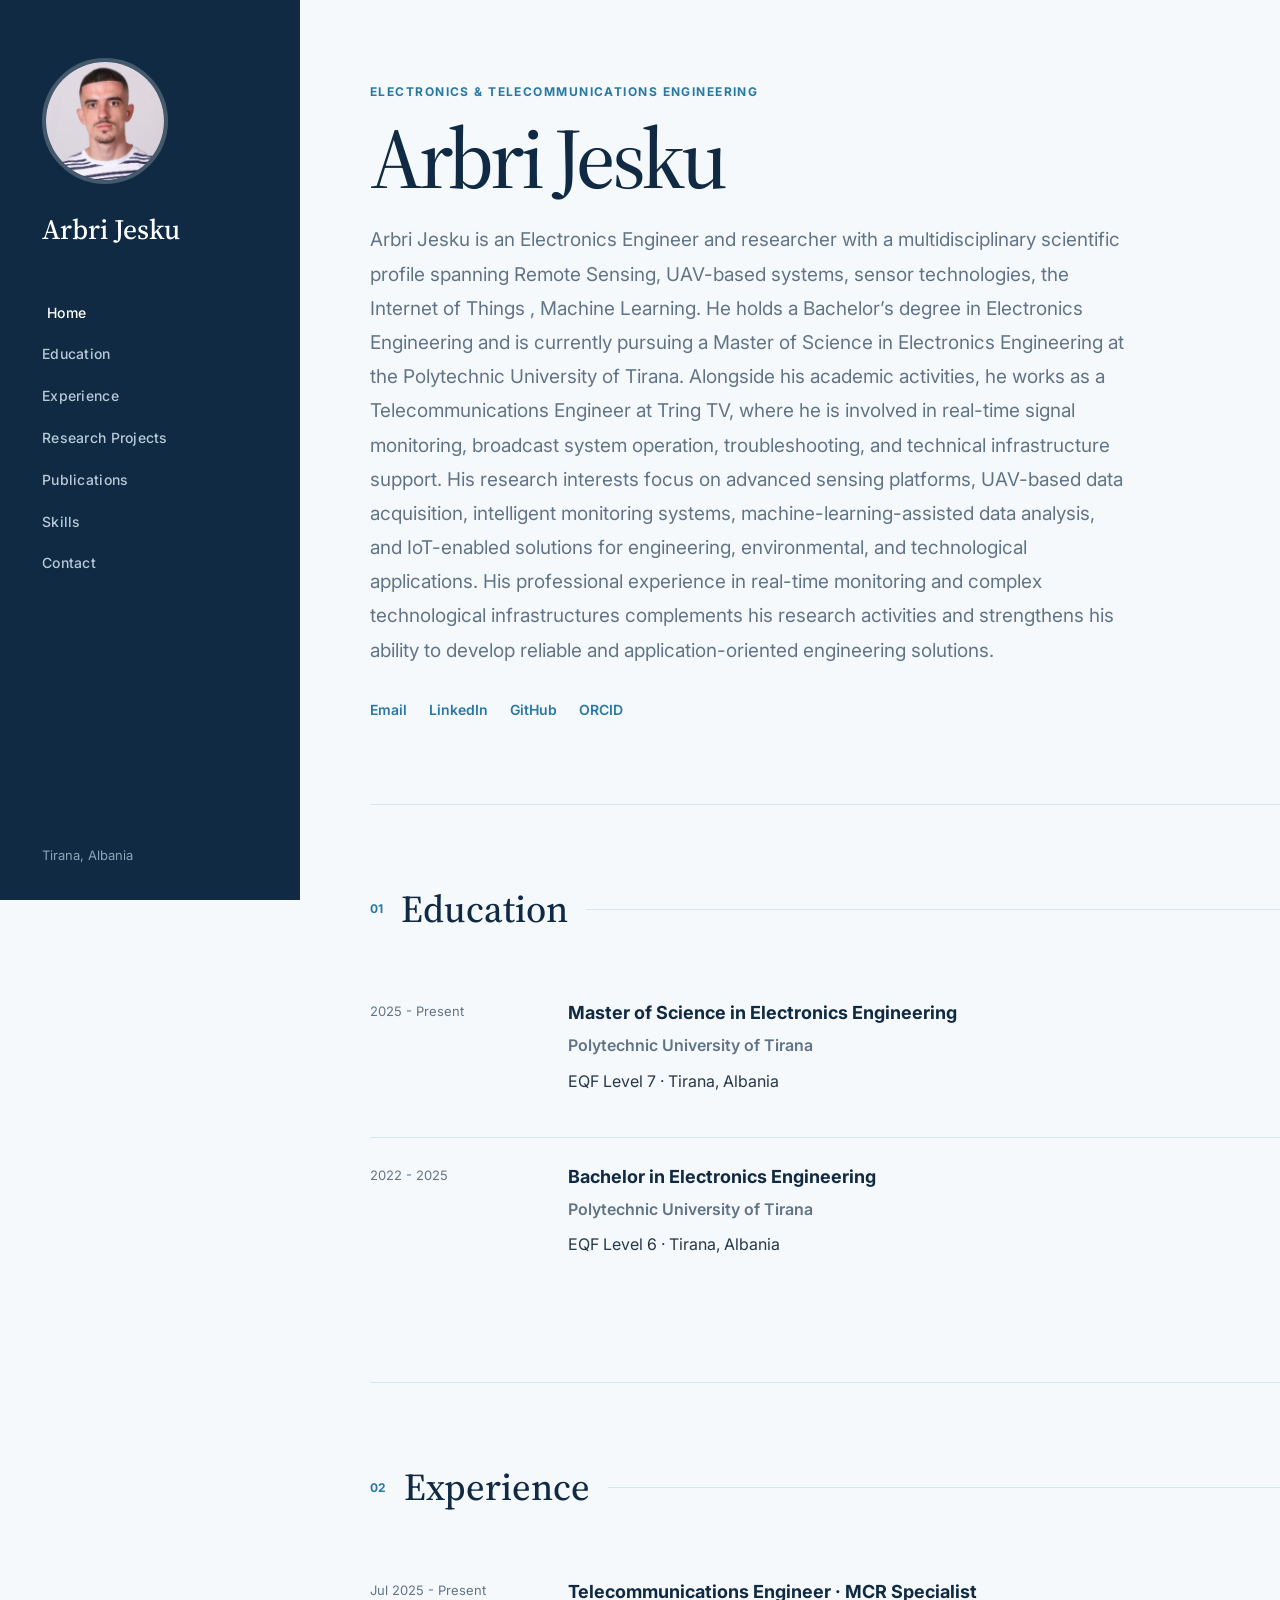
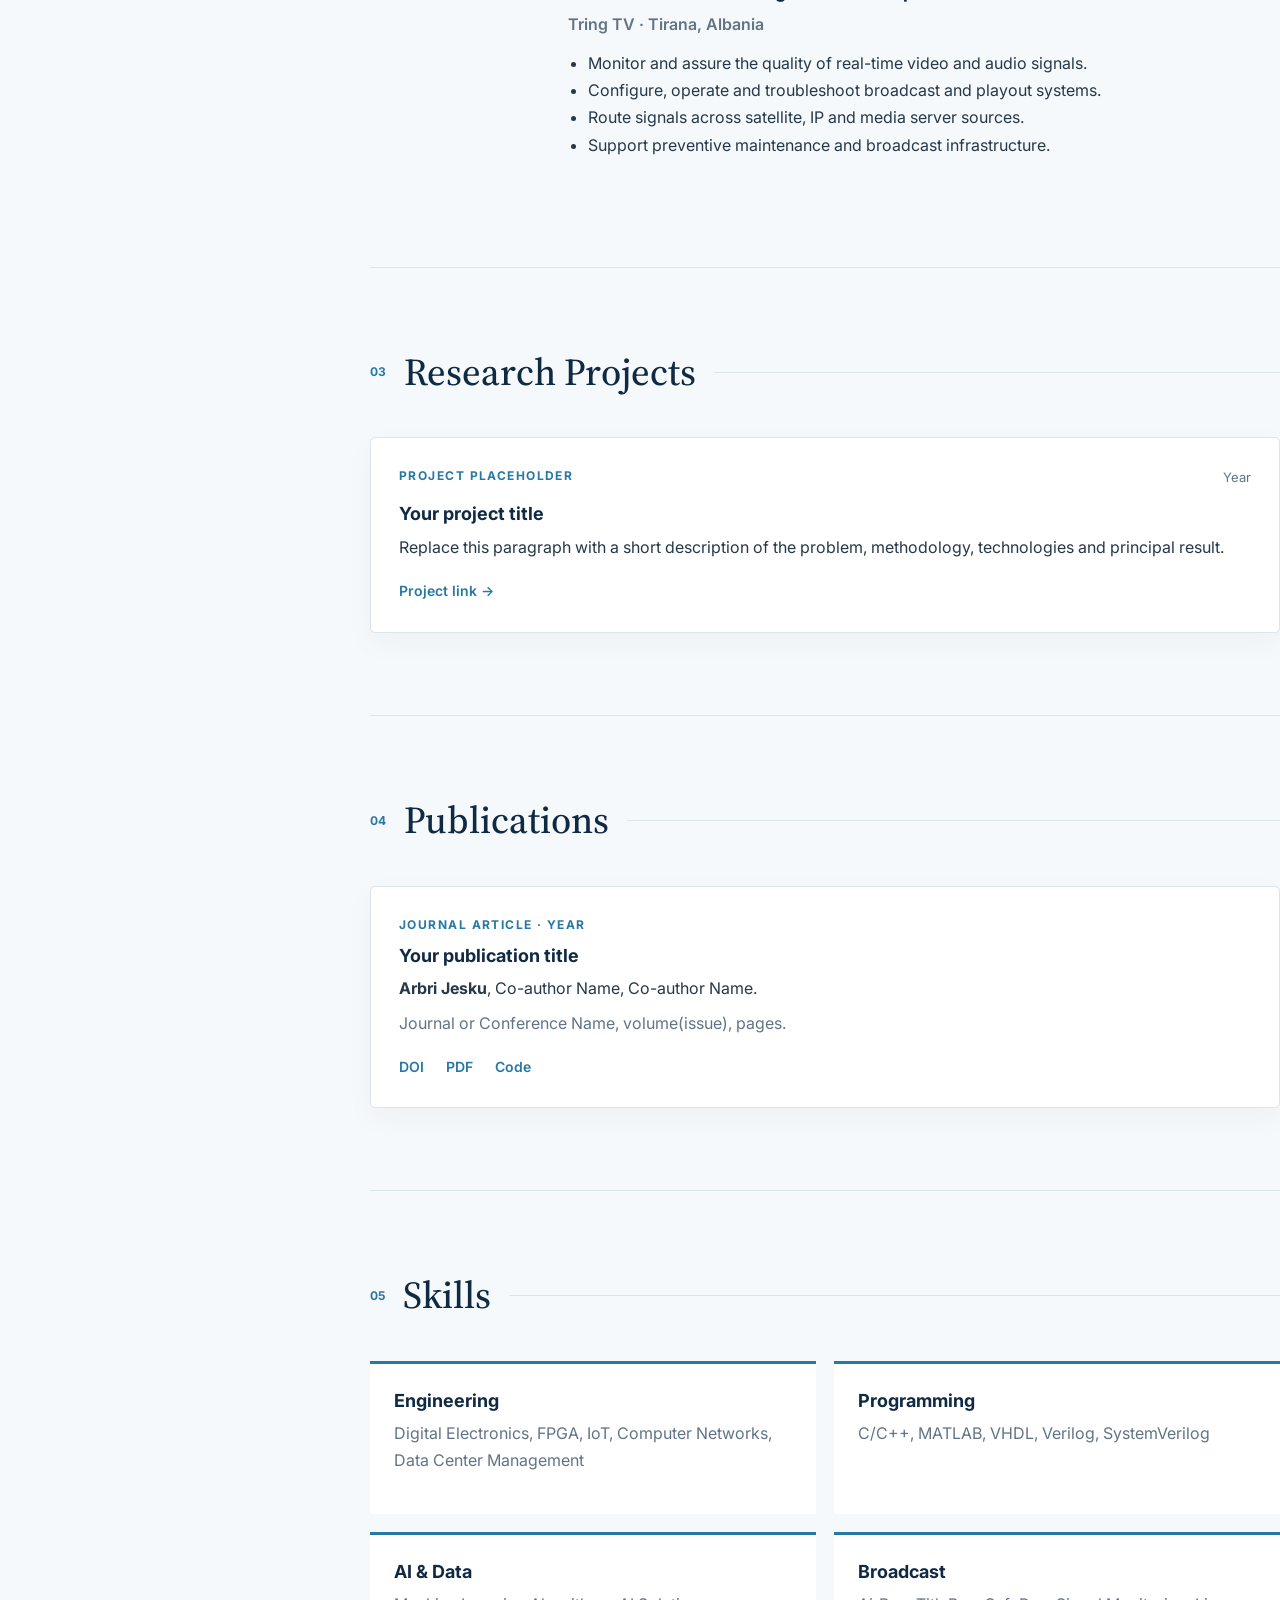
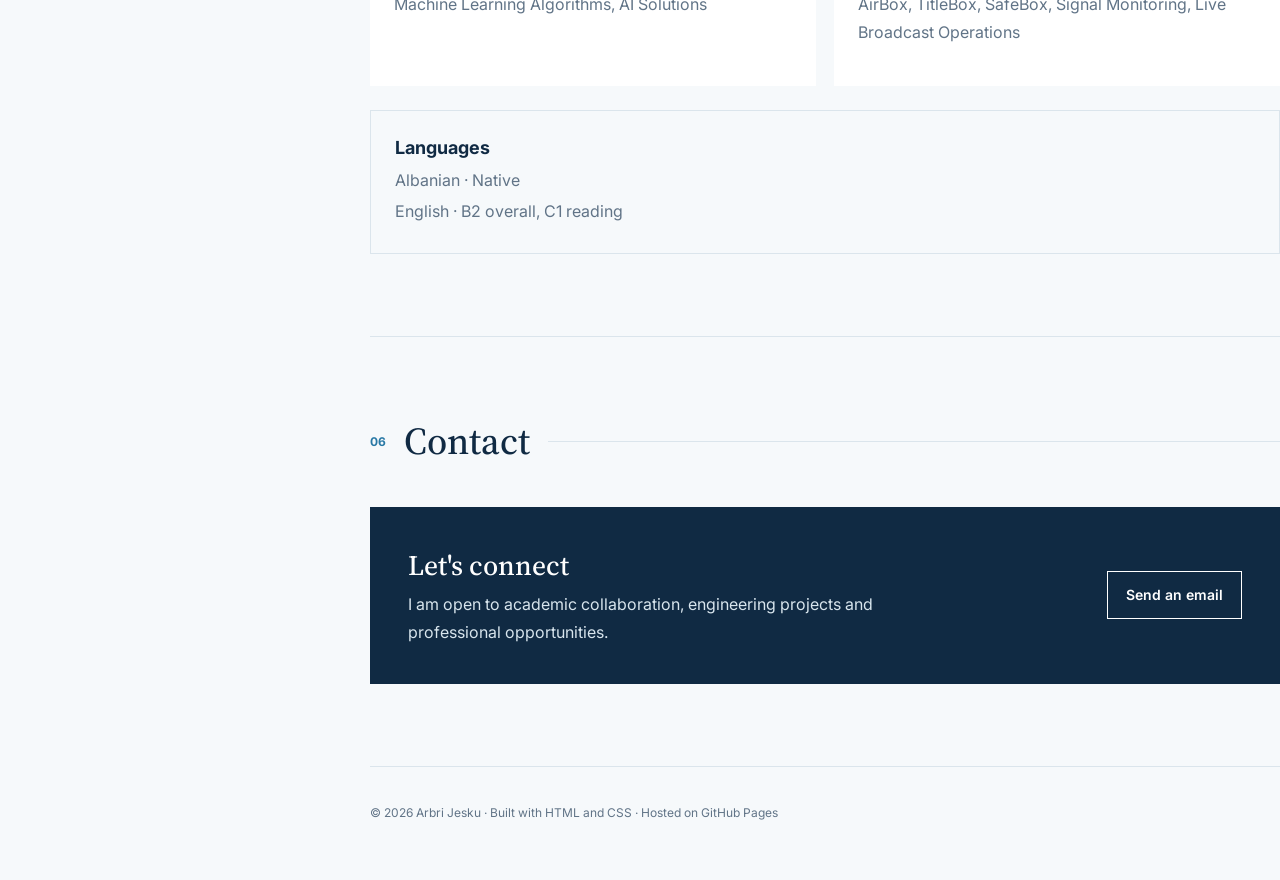
==== index.html @ 98878815 "Update index.html" ====
<!DOCTYPE html>
<html lang="en">
<head>
  <meta charset="UTF-8">
  <meta name="viewport" content="width=device-width, initial-scale=1.0">
  <meta name="description" content="Personal academic website of Arbri Jesku, Electronics and Telecommunications Engineer.">
  <title>Arbri Jesku | Electronics Engineer</title>
  <link rel="preconnect" href="https://fonts.googleapis.com">
  <link rel="preconnect" href="https://fonts.gstatic.com" crossorigin>
  <link href="https://fonts.googleapis.com/css2?family=Inter:wght@400;500;600;700&family=Source+Serif+4:ital,wght@0,500;1,500&display=swap" rel="stylesheet">
  <link rel="stylesheet" href="style.css">
</head>
<body>
  <aside class="sidebar">
    <a class="profile" href="#home" aria-label="Go to home">
      <img src="profile.png" alt="Portrait of Arbri Jesku">
      <span>Arbri Jesku</span>
    </a>

    <nav aria-label="Main navigation">
      <a class="active" href="#home">Home</a>
      <a href="#education">Education</a>
      <a href="#experience">Experience</a>
      <a href="#projects">Research Projects</a>
      <a href="#publications">Publications</a>
      <a href="#skills">Skills</a>
      <a href="#contact">Contact</a>
    </nav>

    <p class="sidebar-note">Tirana, Albania</p>
  </aside>

  <main>
    <section id="home" class="hero">
      <p class="eyebrow">Electronics & Telecommunications Engineering</p>
      <h1>Arbri Jesku</h1>
      <p class="lead">
       Arbri Jesku is an Electronics Engineer and researcher with a multidisciplinary scientific profile spanning Remote Sensing,
        UAV-based systems, sensor technologies, the Internet of Things , Machine Learning. He holds a Bachelor’s degree in Electronics Engineering and is currently 
        pursuing a Master of Science in Electronics Engineering at the Polytechnic University of Tirana. Alongside his academic activities, he works as a Telecommunications Engineer at Tring TV, 
        where he is involved in real-time signal monitoring, broadcast system operation, troubleshooting, and technical infrastructure support. His research interests focus on advanced sensing platforms, 
        UAV-based data acquisition, intelligent monitoring systems, machine-learning-assisted data analysis, and IoT-enabled solutions for engineering, environmental, and technological applications.
        His professional experience in real-time monitoring and complex technological infrastructures complements his research activities and strengthens his ability to develop reliable and 
        application-oriented engineering solutions.
      </p>

      <div class="quick-links">
        <a href="mailto:arbri.jesku@fti.edu.al">Email</a>
        <a href="#" title="www.linkedin.com/in/arbri-jesku">LinkedIn</a>
        <a href="#" title="Replace # with your GitHub profile URL">GitHub</a>
        <a href="#" title="https://orcid.org/0009-0008-5803-0014">ORCID</a>
       
      </div>
    </section>

    <section id="education">
      <header class="section-heading">
        <span>01</span>
        <h2>Education</h2>
      </header>

      <article class="timeline-item">
        <p class="date">2025 - Present</p>
        <div>
          <h3>Master of Science in Electronics Engineering</h3>
          <p class="institution">Polytechnic University of Tirana</p>
          <p>EQF Level 7 · Tirana, Albania</p>
        </div>
      </article>

      <article class="timeline-item">
        <p class="date">2022 - 2025</p>
        <div>
          <h3>Bachelor in Electronics Engineering</h3>
          <p class="institution">Polytechnic University of Tirana</p>
          <p>EQF Level 6 · Tirana, Albania</p>
        </div>
      </article>
    </section>

    <section id="experience">
      <header class="section-heading">
        <span>02</span>
        <h2>Experience</h2>
      </header>

      <article class="timeline-item">
        <p class="date">Jul 2025 - Present</p>
        <div>
          <h3>Telecommunications Engineer · MCR Specialist</h3>
          <p class="institution">Tring TV · Tirana, Albania</p>
          <ul>
            <li>Monitor and assure the quality of real-time video and audio signals.</li>
            <li>Configure, operate and troubleshoot broadcast and playout systems.</li>
            <li>Route signals across satellite, IP and media server sources.</li>
            <li>Support preventive maintenance and broadcast infrastructure.</li>
          </ul>
        </div>
      </article>
    </section>

    <section id="projects">
      <header class="section-heading">
        <span>03</span>
        <h2>Research Projects</h2>
      </header>

      <!-- Duplicate this article block to add more projects. -->
      <article class="card">
        <div class="card-topline">
          <p class="tag">Project placeholder</p>
          <p class="date">Year</p>
        </div>
        <h3>Your project title</h3>
        <p>
          Replace this paragraph with a short description of the problem,
          methodology, technologies and principal result.
        </p>
        <a class="text-link" href="#">Project link →</a>
      </article>
    </section>

    <section id="publications">
      <header class="section-heading">
        <span>04</span>
        <h2>Publications</h2>
      </header>

      <!-- Duplicate this publication block to add more entries. -->
      <article class="publication">
        <p class="pub-type">Journal article · Year</p>
        <h3>Your publication title</h3>
        <p><strong>Arbri Jesku</strong>, Co-author Name, Co-author Name.</p>
        <p class="venue">Journal or Conference Name, volume(issue), pages.</p>
        <div class="pub-links">
          <a href="#">DOI</a>
          <a href="#">PDF</a>
          <a href="#">Code</a>
        </div>
      </article>
    </section>

    <section id="skills">
      <header class="section-heading">
        <span>05</span>
        <h2>Skills</h2>
      </header>

      <div class="skills-grid">
        <article>
          <h3>Engineering</h3>
          <p>Digital Electronics, FPGA, IoT, Computer Networks, Data Center Management</p>
        </article>
        <article>
          <h3>Programming</h3>
          <p>C/C++, MATLAB, VHDL, Verilog, SystemVerilog</p>
        </article>
        <article>
          <h3>AI & Data</h3>
          <p>Machine Learning Algorithms, AI Solutions</p>
        </article>
        <article>
          <h3>Broadcast</h3>
          <p>AirBox, TitleBox, SafeBox, Signal Monitoring, Live Broadcast Operations</p>
        </article>
      </div>

      <div class="languages">
        <h3>Languages</h3>
        <p>Albanian · Native</p>
        <p>English · B2 overall, C1 reading</p>
      </div>
    </section>

    <section id="contact">
      <header class="section-heading">
        <span>06</span>
        <h2>Contact</h2>
      </header>

      <div class="contact-box">
        <div>
          <h3>Let's connect</h3>
          <p>
            I am open to academic collaboration, engineering projects and
            professional opportunities.
          </p>
        </div>
        <a class="button" href="mailto:arbri.jesku@fti.edu.al">Send an email</a>
      </div>
    </section>

    <footer>
      <p>© 2026 Arbri Jesku · Built with HTML and CSS · Hosted on GitHub Pages</p>
    </footer>
  </main>

  <script>
    const links = [...document.querySelectorAll("nav a")];
    const sections = [...document.querySelectorAll("main section")];

    const observer = new IntersectionObserver((entries) => {
      entries.forEach((entry) => {
        if (entry.isIntersecting) {
          links.forEach((link) => {
            link.classList.toggle(
              "active",
              link.getAttribute("href") === `#${entry.target.id}`
            );
          });
        }
      });
    }, { rootMargin: "-35% 0px -55% 0px" });

    sections.forEach((section) => observer.observe(section));
  </script>
</body>
</html>
---- style.css ----
:root {
  --navy: #102a43;
  --blue: #2878a5;
  --blue-soft: #e9f3f8;
  --ink: #263849;
  --muted: #617487;
  --line: #dbe5ec;
  --paper: #ffffff;
  --background: #f6f9fb;
  --sidebar-width: 300px;
}

* {
  box-sizing: border-box;
}

html {
  scroll-behavior: smooth;
}

body {
  margin: 0;
  color: var(--ink);
  background: var(--background);
  font-family: "Inter", Arial, sans-serif;
  font-size: 16px;
  line-height: 1.7;
}

a {
  color: var(--blue);
}

.sidebar {
  position: fixed;
  inset: 0 auto 0 0;
  width: var(--sidebar-width);
  display: flex;
  flex-direction: column;
  padding: 58px 42px 34px;
  background: var(--navy);
  color: #fff;
}

.profile {
  color: #fff;
  text-decoration: none;
}

.profile img {
  display: block;
  width: 126px;
  height: 126px;
  margin-bottom: 22px;
  border: 4px solid rgba(255, 255, 255, 0.22);
  border-radius: 50%;
  object-fit: cover;
}

.profile span {
  display: block;
  font-family: "Source Serif 4", Georgia, serif;
  font-size: 28px;
  font-weight: 500;
}

nav {
  display: flex;
  flex-direction: column;
  gap: 4px;
  margin-top: 40px;
}

nav a {
  padding: 7px 0;
  color: #b8cad8;
  font-size: 14px;
  font-weight: 500;
  letter-spacing: 0.02em;
  text-decoration: none;
  transition: color 160ms ease, transform 160ms ease;
}

nav a:hover,
nav a.active {
  color: #fff;
  transform: translateX(5px);
}

.sidebar-note {
  margin: auto 0 0;
  color: #89a6b9;
  font-size: 13px;
}

main {
  width: min(930px, calc(100% - var(--sidebar-width) - 70px));
  margin-left: calc(var(--sidebar-width) + 70px);
  padding: 0 0 45px;
}

section {
  padding: 82px 0;
  border-bottom: 1px solid var(--line);
  scroll-margin-top: 20px;
}

.hero {
  min-height: 72vh;
  display: flex;
  flex-direction: column;
  justify-content: center;
}

.eyebrow,
.tag,
.pub-type {
  margin: 0 0 13px;
  color: var(--blue);
  font-size: 12px;
  font-weight: 700;
  letter-spacing: 0.12em;
  text-transform: uppercase;
}

h1,
h2,
h3,
p {
  margin-top: 0;
}

h1,
h2 {
  color: var(--navy);
  font-family: "Source Serif 4", Georgia, serif;
  font-weight: 500;
}

h1 {
  margin-bottom: 22px;
  font-size: clamp(54px, 8vw, 86px);
  line-height: 1;
  letter-spacing: -0.045em;
}

h2 {
  margin: 0;
  font-size: 38px;
  line-height: 1.2;
}

h3 {
  margin-bottom: 6px;
  color: var(--navy);
  font-size: 18px;
  line-height: 1.45;
}

.lead {
  max-width: 760px;
  margin-bottom: 30px;
  color: var(--muted);
  font-size: 19px;
  line-height: 1.8;
}

.quick-links,
.pub-links {
  display: flex;
  flex-wrap: wrap;
  gap: 12px 22px;
}

.quick-links a,
.pub-links a,
.text-link {
  font-size: 14px;
  font-weight: 600;
  text-decoration: none;
}

.quick-links a:hover,
.pub-links a:hover,
.text-link:hover {
  text-decoration: underline;
}

.section-heading {
  display: flex;
  align-items: center;
  gap: 18px;
  margin-bottom: 42px;
}

.section-heading span {
  color: var(--blue);
  font-size: 12px;
  font-weight: 700;
}

.section-heading::after {
  height: 1px;
  flex: 1;
  background: var(--line);
  content: "";
}

.timeline-item {
  display: grid;
  grid-template-columns: 170px 1fr;
  gap: 28px;
  padding: 26px 0;
}

.timeline-item + .timeline-item {
  border-top: 1px solid var(--line);
}

.date,
.venue,
.institution {
  color: var(--muted);
}

.date {
  font-size: 13px;
}

.institution {
  margin-bottom: 8px;
  font-weight: 600;
}

ul {
  margin: 12px 0 0;
  padding-left: 20px;
}

.card,
.publication {
  padding: 28px;
  border: 1px solid var(--line);
  border-radius: 5px;
  background: var(--paper);
  box-shadow: 0 10px 30px rgba(16, 42, 67, 0.04);
}

.card-topline {
  display: flex;
  justify-content: space-between;
  gap: 20px;
}

.publication h3 {
  max-width: 700px;
}

.publication p {
  margin-bottom: 8px;
}

.pub-links {
  margin-top: 18px;
}

.skills-grid {
  display: grid;
  grid-template-columns: repeat(2, 1fr);
  gap: 18px;
}

.skills-grid article {
  min-height: 150px;
  padding: 24px;
  border-top: 3px solid var(--blue);
  background: var(--paper);
}

.skills-grid p,
.languages p {
  color: var(--muted);
}

.languages {
  margin-top: 24px;
  padding: 24px;
  border: 1px solid var(--line);
  background: transparent;
}

.languages p {
  margin-bottom: 4px;
}

.contact-box {
  display: flex;
  align-items: center;
  justify-content: space-between;
  gap: 40px;
  padding: 38px;
  background: var(--navy);
  color: #d8e5ed;
}

.contact-box h3 {
  color: #fff;
  font-family: "Source Serif 4", Georgia, serif;
  font-size: 28px;
  font-weight: 500;
}

.contact-box p {
  max-width: 560px;
  margin-bottom: 0;
}

.button {
  flex-shrink: 0;
  padding: 11px 18px;
  border: 1px solid #fff;
  color: #fff;
  font-size: 14px;
  font-weight: 600;
  text-decoration: none;
}

.button:hover {
  background: #fff;
  color: var(--navy);
}

footer {
  padding: 36px 0 0;
  color: var(--muted);
  font-size: 12px;
}

@media (max-width: 840px) {
  .sidebar {
    position: relative;
    width: 100%;
    padding: 30px 24px;
  }

  .profile {
    display: flex;
    align-items: center;
    gap: 16px;
  }

  .profile img {
    width: 70px;
    height: 70px;
    margin: 0;
  }

  .profile span {
    font-size: 24px;
  }

  nav {
    flex-flow: row wrap;
    gap: 8px 18px;
    margin-top: 24px;
  }

  nav a:hover,
  nav a.active {
    transform: none;
  }

  .sidebar-note {
    display: none;
  }

  main {
    width: auto;
    margin: 0 24px;
  }

  section {
    padding: 58px 0;
  }

  .hero {
    min-height: auto;
  }
}

@media (max-width: 600px) {
  h1 {
    font-size: 52px;
  }

  h2 {
    font-size: 32px;
  }

  .timeline-item,
  .skills-grid {
    grid-template-columns: 1fr;
  }

  .timeline-item {
    gap: 4px;
  }

  .contact-box {
    align-items: flex-start;
    flex-direction: column;
  }
}
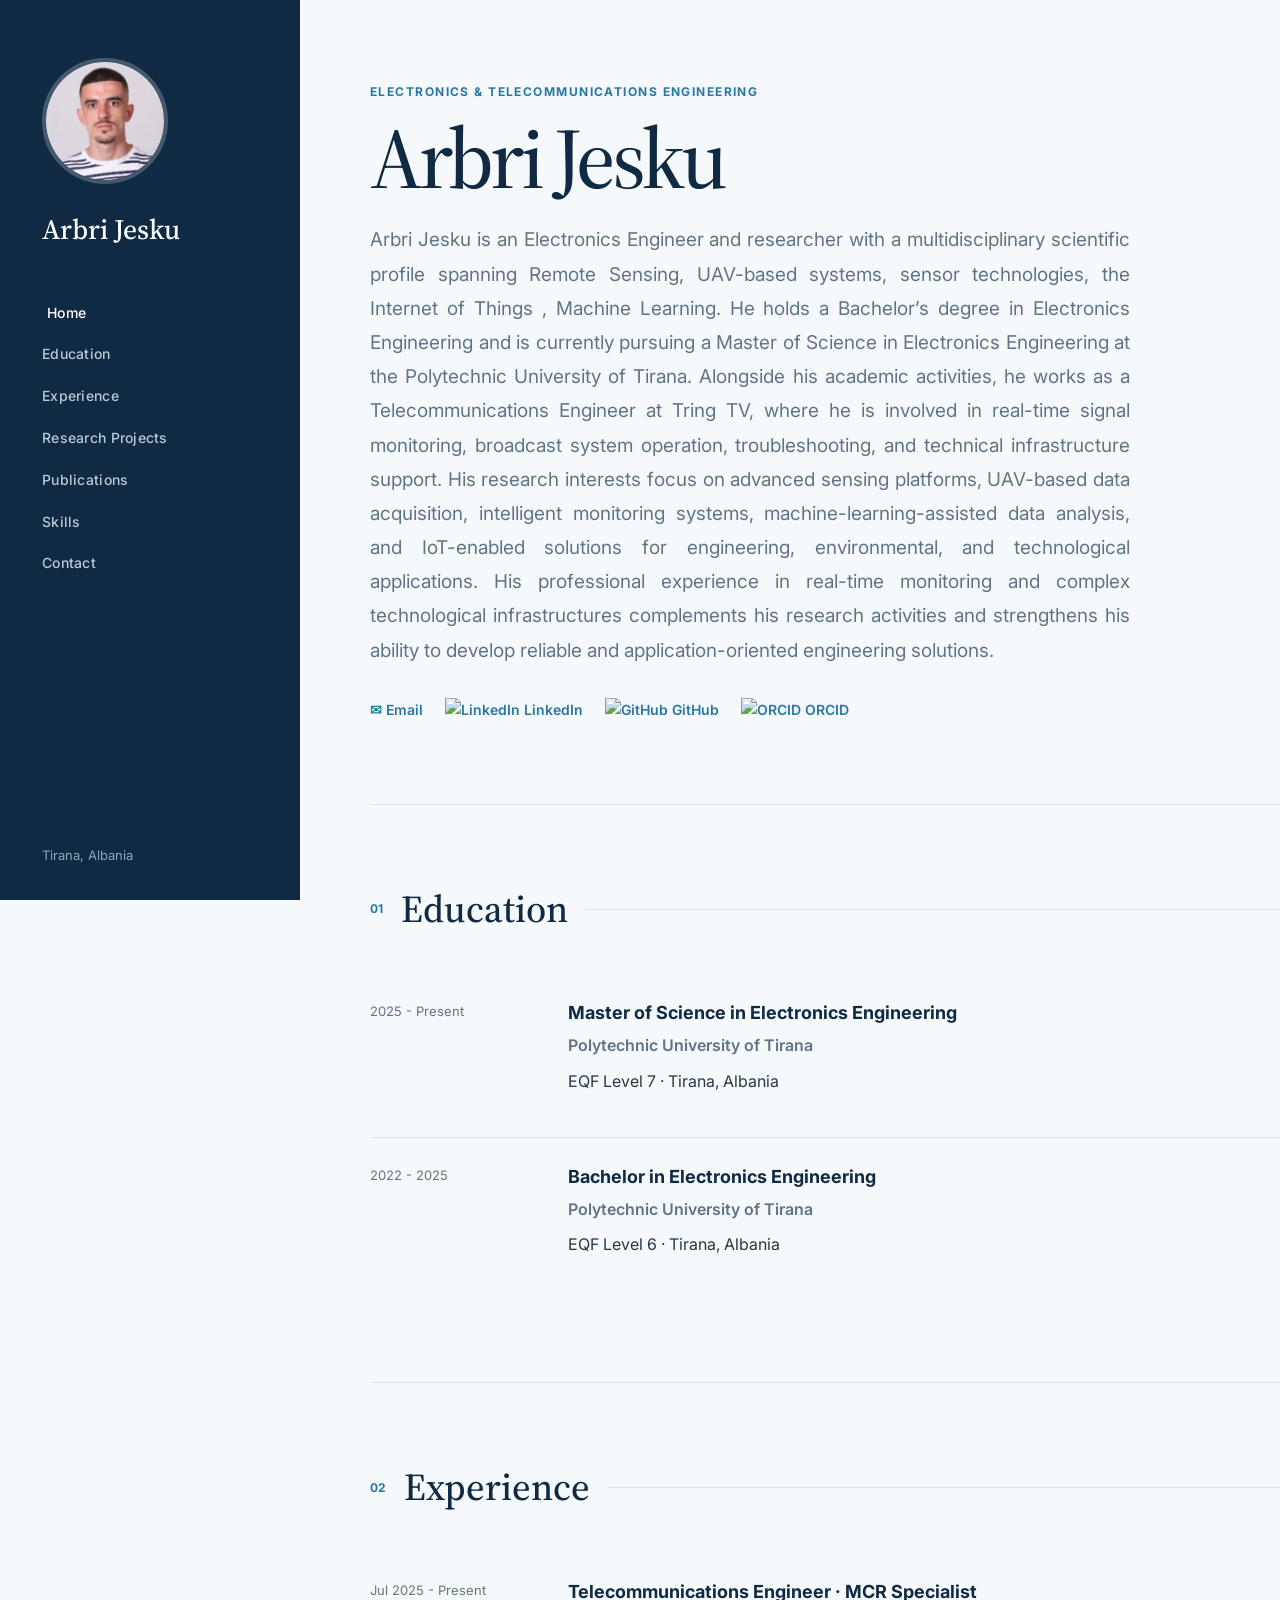
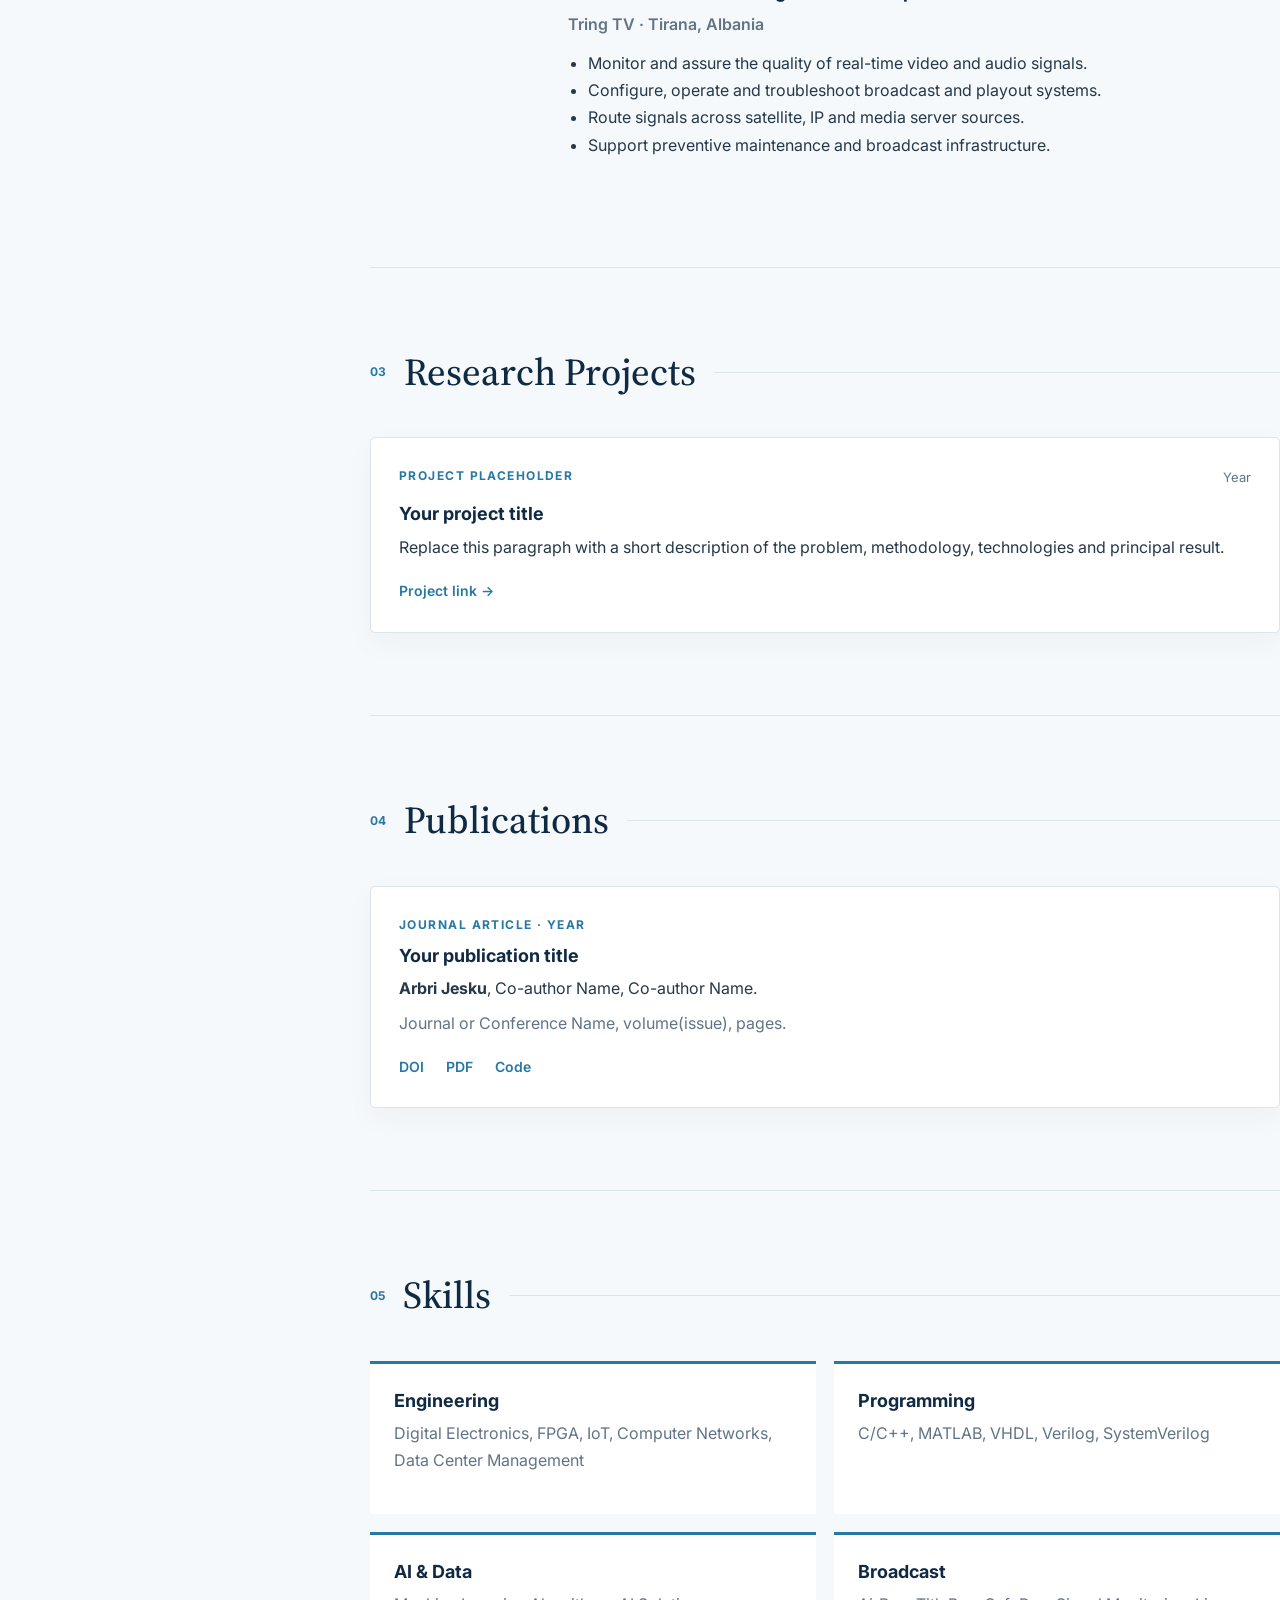
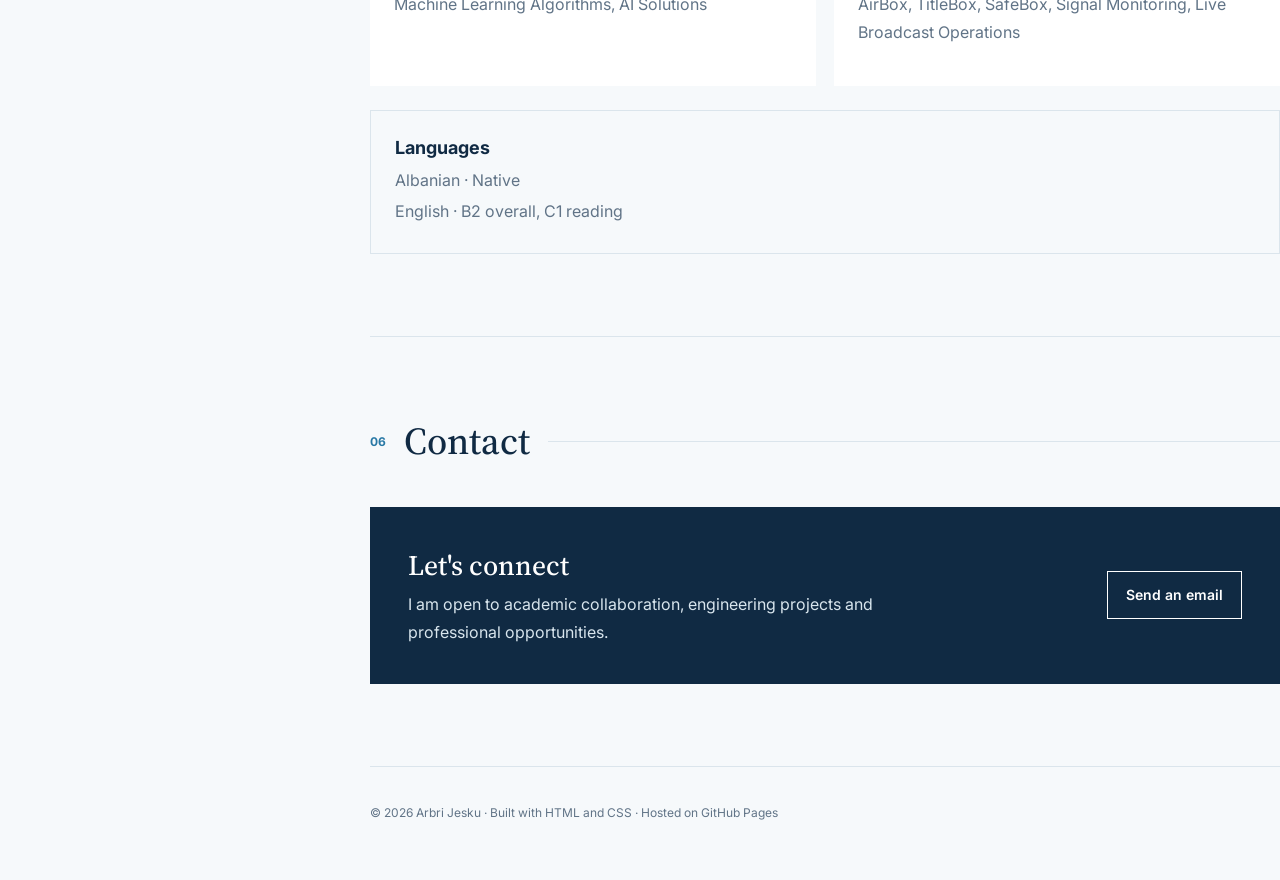
==== commit e5fdbde7: "Update index.html" ====
--- a/index.html
+++ b/index.html
@@ -45,12 +45,35 @@
       </p>
 
       <div class="quick-links">
-        <a href="mailto:arbri.jesku@fti.edu.al">Email</a>
-        <a href="#" title="www.linkedin.com/in/arbri-jesku">LinkedIn</a>
-        <a href="#" title="Replace # with your GitHub profile URL">GitHub</a>
-        <a href="#" title="https://orcid.org/0009-0008-5803-0014">ORCID</a>
-       
-      </div>
+  <a href="mailto:arbri.jesku@fti.edu.al">
+    <span class="email-icon">✉</span>
+    Email
+  </a>
+
+  <a href="https://www.linkedin.com/in/arbri-jesku"
+     target="_blank"
+     rel="noopener noreferrer">
+    <img src="https://cdn.simpleicons.org/linkedin/0A66C2"
+         alt="LinkedIn">
+    LinkedIn
+  </a>
+
+  <a href="https://github.com/arbri-jesku"
+     target="_blank"
+     rel="noopener noreferrer">
+    <img src="https://cdn.simpleicons.org/github/181717"
+         alt="GitHub">
+    GitHub
+  </a>
+
+  <a href="https://orcid.org/0009-0008-5803-0014"
+     target="_blank"
+     rel="noopener noreferrer">
+    <img src="https://cdn.simpleicons.org/orcid/A6CE39"
+         alt="ORCID">
+    ORCID
+  </a>
+</div>
     </section>
 
     <section id="education">
--- a/style.css
+++ b/style.css
@@ -163,6 +163,8 @@
   color: var(--muted);
   font-size: 19px;
   line-height: 1.8;
+  text-align: justify;
+  hyphens: auto;
 }
 
 .quick-links,
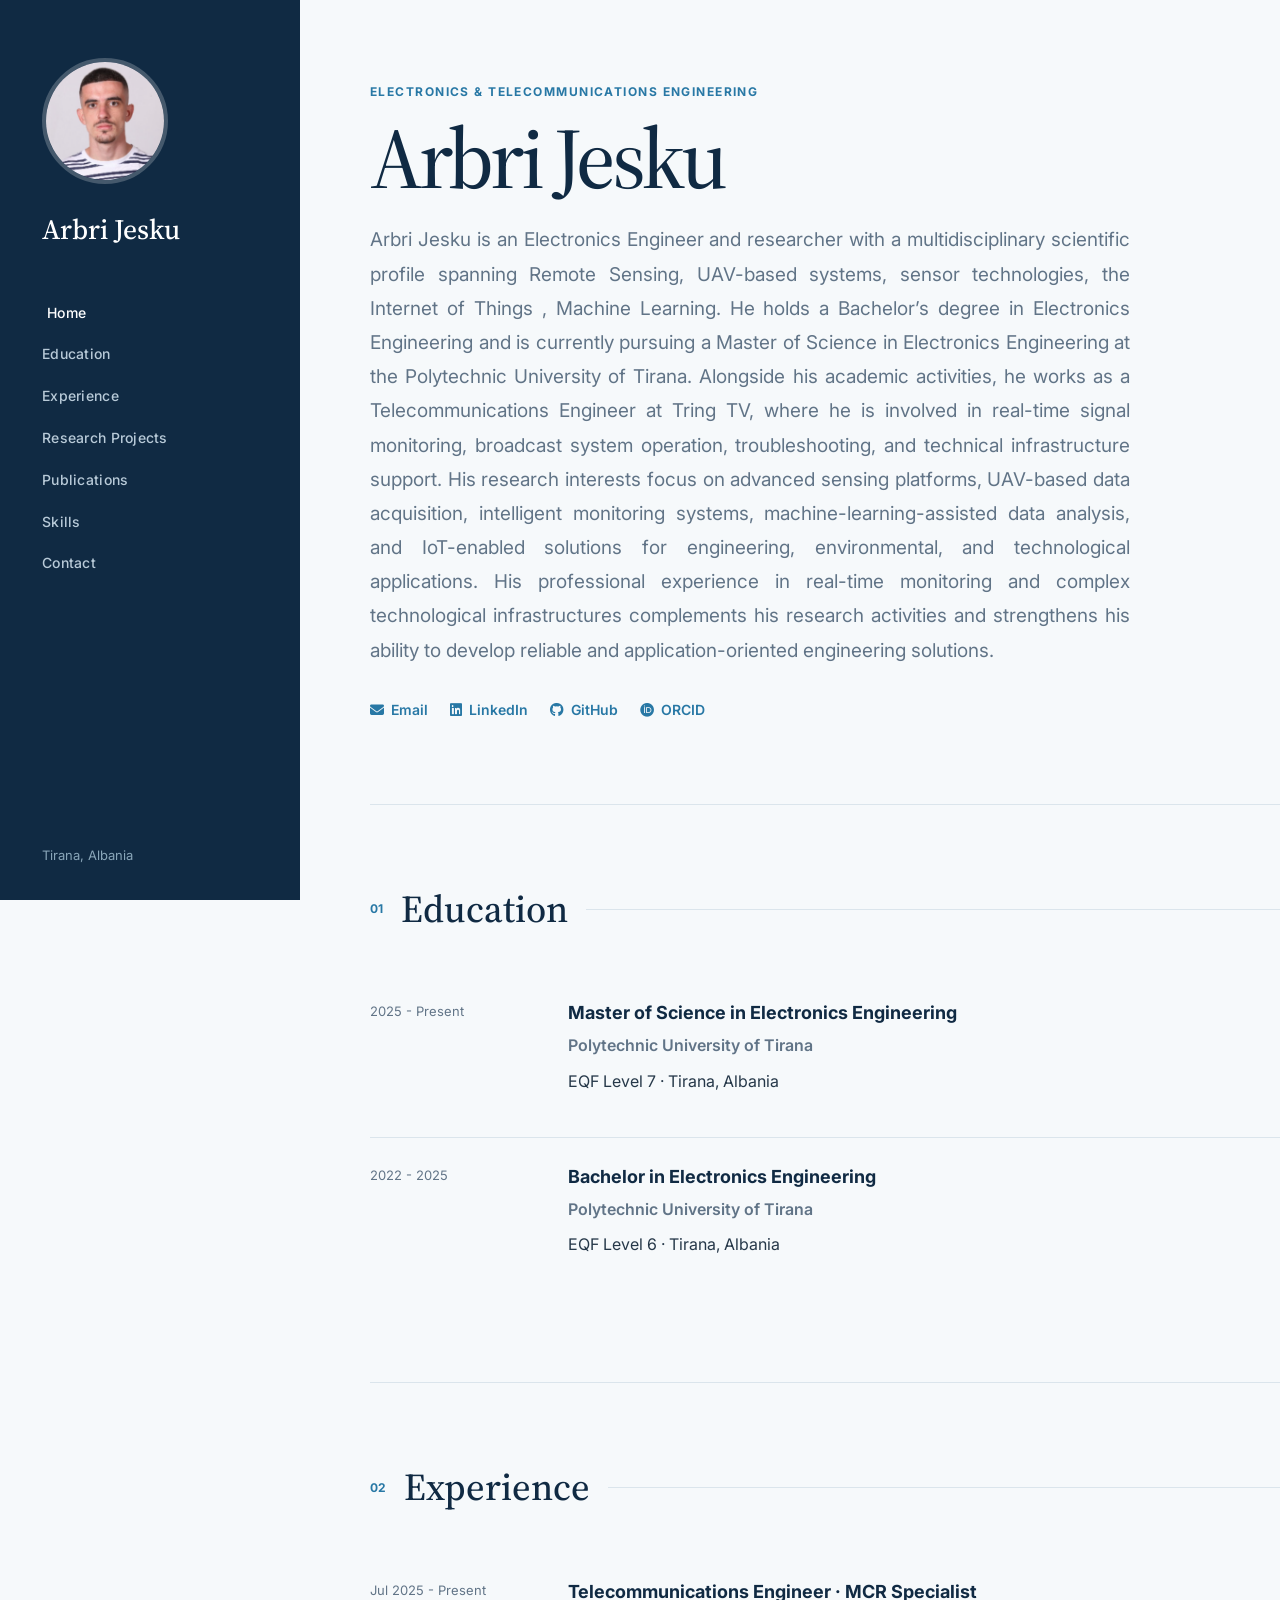
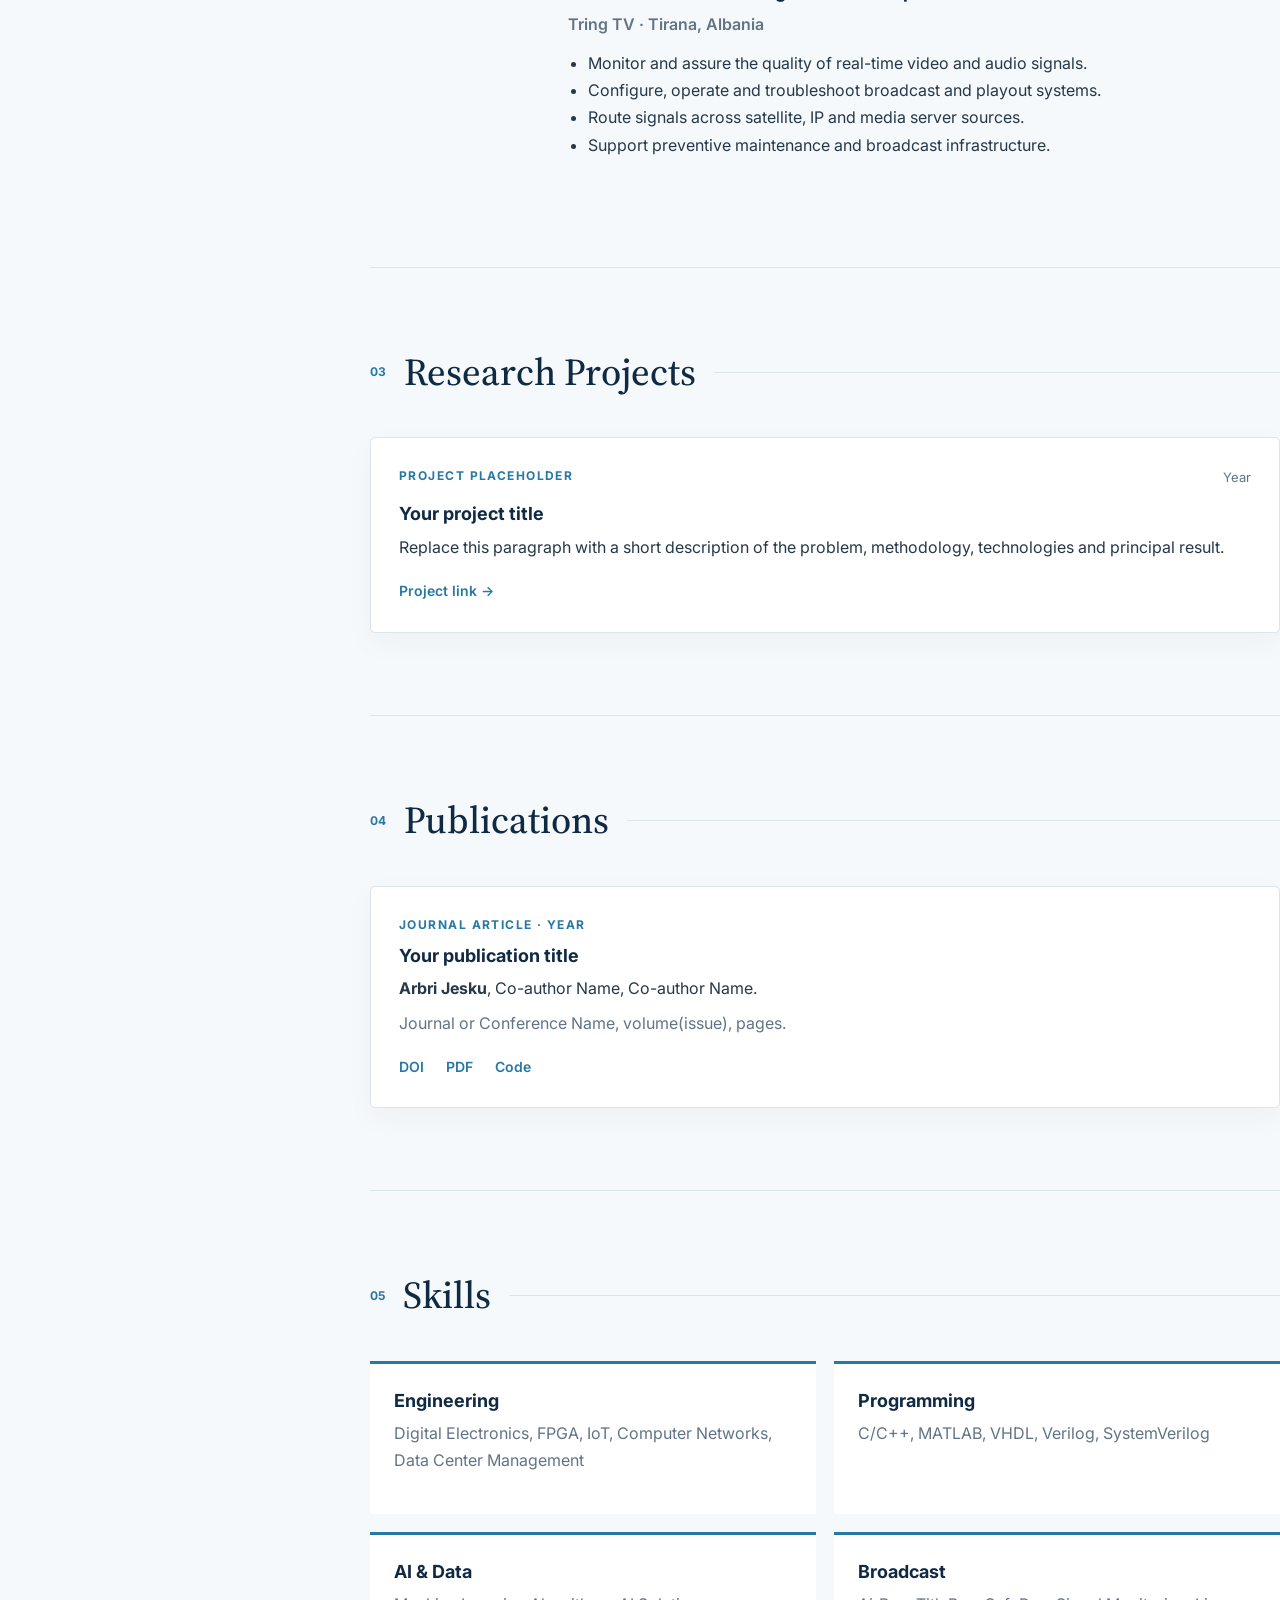
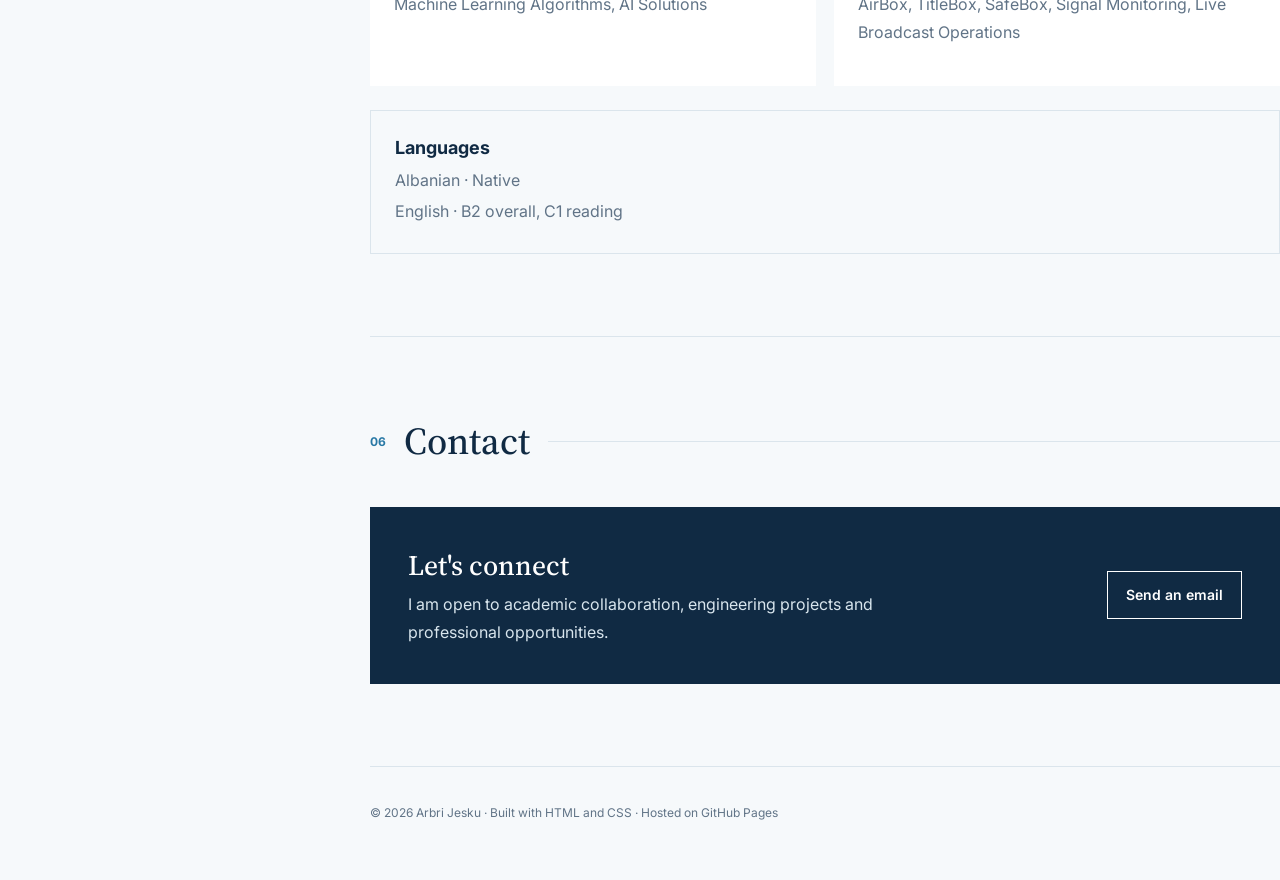
==== commit bda8aad4: "Add Font Awesome icons to contact links" ====
--- a/index.html
+++ b/index.html
@@ -9,6 +9,8 @@
   <link rel="preconnect" href="https://fonts.gstatic.com" crossorigin>
   <link href="https://fonts.googleapis.com/css2?family=Inter:wght@400;500;600;700&family=Source+Serif+4:ital,wght@0,500;1,500&display=swap" rel="stylesheet">
   <link rel="stylesheet" href="style.css">
+  <link rel="stylesheet"
+      href="https://cdnjs.cloudflare.com/ajax/libs/font-awesome/6.7.2/css/all.min.css">
 </head>
 <body>
   <aside class="sidebar">
@@ -46,32 +48,29 @@
 
       <div class="quick-links">
   <a href="mailto:arbri.jesku@fti.edu.al">
-    <span class="email-icon">✉</span>
-    Email
+    <i class="fa-solid fa-envelope"></i>
+    <span>Email</span>
   </a>
 
   <a href="https://www.linkedin.com/in/arbri-jesku"
      target="_blank"
      rel="noopener noreferrer">
-    <img src="https://cdn.simpleicons.org/linkedin/0A66C2"
-         alt="LinkedIn">
-    LinkedIn
+    <i class="fa-brands fa-linkedin"></i>
+    <span>LinkedIn</span>
   </a>
 
   <a href="https://github.com/arbri-jesku"
      target="_blank"
      rel="noopener noreferrer">
-    <img src="https://cdn.simpleicons.org/github/181717"
-         alt="GitHub">
-    GitHub
+    <i class="fa-brands fa-github"></i>
+    <span>GitHub</span>
   </a>
 
   <a href="https://orcid.org/0009-0008-5803-0014"
      target="_blank"
      rel="noopener noreferrer">
-    <img src="https://cdn.simpleicons.org/orcid/A6CE39"
-         alt="ORCID">
-    ORCID
+    <i class="fa-brands fa-orcid"></i>
+    <span>ORCID</span>
   </a>
 </div>
     </section>
--- a/style.css
+++ b/style.css
@@ -413,3 +413,19 @@
     flex-direction: column;
   }
 }
+.quick-links a {
+  display: inline-flex;
+  align-items: center;
+  gap: 7px;
+}
+
+.quick-links img {
+  width: 17px;
+  height: 17px;
+  object-fit: contain;
+}
+
+.email-icon {
+  font-size: 18px;
+  line-height: 1;
+}
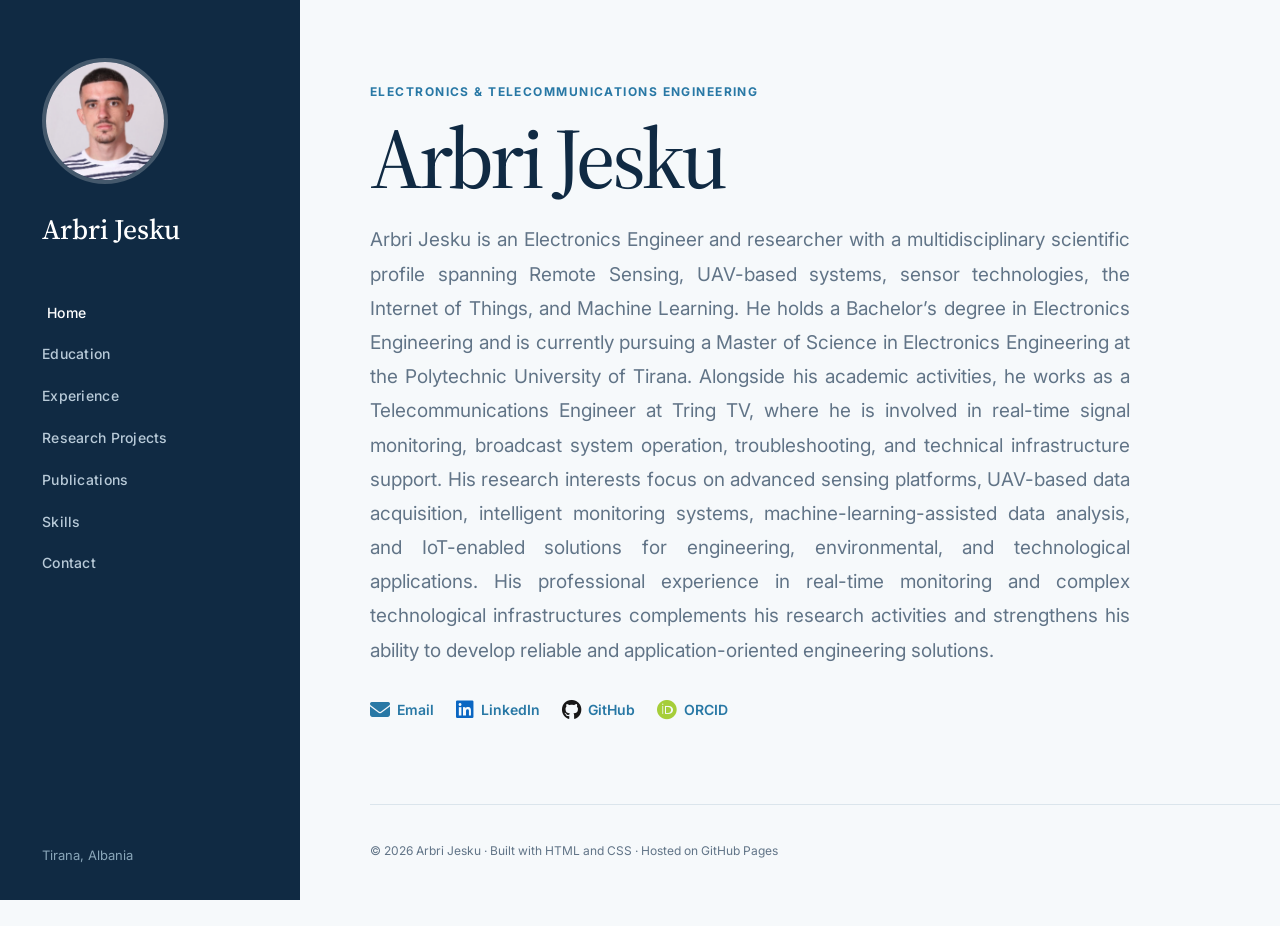
==== commit e23dcb98: "Add files via upload" ====
--- a/index.html
+++ b/index.html
@@ -8,207 +8,56 @@
   <link rel="preconnect" href="https://fonts.googleapis.com">
   <link rel="preconnect" href="https://fonts.gstatic.com" crossorigin>
   <link href="https://fonts.googleapis.com/css2?family=Inter:wght@400;500;600;700&family=Source+Serif+4:ital,wght@0,500;1,500&display=swap" rel="stylesheet">
+  <link rel="stylesheet" href="https://cdnjs.cloudflare.com/ajax/libs/font-awesome/6.7.2/css/all.min.css">
   <link rel="stylesheet" href="style.css">
-  <link rel="stylesheet"
-      href="https://cdnjs.cloudflare.com/ajax/libs/font-awesome/6.7.2/css/all.min.css">
 </head>
 <body>
+  <div class="page-loader" aria-hidden="true"><span></span></div>
+
   <aside class="sidebar">
-    <a class="profile" href="#home" aria-label="Go to home">
+    <a class="profile" href="index.html" aria-label="Go to home">
       <img src="profile.png" alt="Portrait of Arbri Jesku">
       <span>Arbri Jesku</span>
     </a>
-
     <nav aria-label="Main navigation">
-      <a class="active" href="#home">Home</a>
-      <a href="#education">Education</a>
-      <a href="#experience">Experience</a>
-      <a href="#projects">Research Projects</a>
-      <a href="#publications">Publications</a>
-      <a href="#skills">Skills</a>
-      <a href="#contact">Contact</a>
+      <a class="active" href="index.html">Home</a>
+      <a href="education.html">Education</a>
+      <a href="experience.html">Experience</a>
+      <a href="projects.html">Research Projects</a>
+      <a href="publications.html">Publications</a>
+      <a href="skills.html">Skills</a>
+      <a href="contact.html">Contact</a>
     </nav>
-
     <p class="sidebar-note">Tirana, Albania</p>
   </aside>
 
-  <main>
-    <section id="home" class="hero">
+  <main class="page-content">
+    <section class="hero">
       <p class="eyebrow">Electronics & Telecommunications Engineering</p>
       <h1>Arbri Jesku</h1>
       <p class="lead">
-       Arbri Jesku is an Electronics Engineer and researcher with a multidisciplinary scientific profile spanning Remote Sensing,
-        UAV-based systems, sensor technologies, the Internet of Things , Machine Learning. He holds a Bachelor’s degree in Electronics Engineering and is currently 
-        pursuing a Master of Science in Electronics Engineering at the Polytechnic University of Tirana. Alongside his academic activities, he works as a Telecommunications Engineer at Tring TV, 
-        where he is involved in real-time signal monitoring, broadcast system operation, troubleshooting, and technical infrastructure support. His research interests focus on advanced sensing platforms, 
+        Arbri Jesku is an Electronics Engineer and researcher with a multidisciplinary scientific profile spanning Remote Sensing,
+        UAV-based systems, sensor technologies, the Internet of Things, and Machine Learning. He holds a Bachelor’s degree in Electronics Engineering and is currently
+        pursuing a Master of Science in Electronics Engineering at the Polytechnic University of Tirana. Alongside his academic activities, he works as a Telecommunications Engineer at Tring TV,
+        where he is involved in real-time signal monitoring, broadcast system operation, troubleshooting, and technical infrastructure support. His research interests focus on advanced sensing platforms,
         UAV-based data acquisition, intelligent monitoring systems, machine-learning-assisted data analysis, and IoT-enabled solutions for engineering, environmental, and technological applications.
-        His professional experience in real-time monitoring and complex technological infrastructures complements his research activities and strengthens his ability to develop reliable and 
+        His professional experience in real-time monitoring and complex technological infrastructures complements his research activities and strengthens his ability to develop reliable and
         application-oriented engineering solutions.
       </p>
 
       <div class="quick-links">
-  <a href="mailto:arbri.jesku@fti.edu.al">
-    <i class="fa-solid fa-envelope"></i>
-    <span>Email</span>
-  </a>
-
-  <a href="https://www.linkedin.com/in/arbri-jesku"
-     target="_blank"
-     rel="noopener noreferrer">
-    <i class="fa-brands fa-linkedin"></i>
-    <span>LinkedIn</span>
-  </a>
-
-  <a href="https://github.com/arbri-jesku"
-     target="_blank"
-     rel="noopener noreferrer">
-    <i class="fa-brands fa-github"></i>
-    <span>GitHub</span>
-  </a>
-
-  <a href="https://orcid.org/0009-0008-5803-0014"
-     target="_blank"
-     rel="noopener noreferrer">
-    <i class="fa-brands fa-orcid"></i>
-    <span>ORCID</span>
-  </a>
-</div>
-    </section>
-
-    <section id="education">
-      <header class="section-heading">
-        <span>01</span>
-        <h2>Education</h2>
-      </header>
-
-      <article class="timeline-item">
-        <p class="date">2025 - Present</p>
-        <div>
-          <h3>Master of Science in Electronics Engineering</h3>
-          <p class="institution">Polytechnic University of Tirana</p>
-          <p>EQF Level 7 · Tirana, Albania</p>
-        </div>
-      </article>
-
-      <article class="timeline-item">
-        <p class="date">2022 - 2025</p>
-        <div>
-          <h3>Bachelor in Electronics Engineering</h3>
-          <p class="institution">Polytechnic University of Tirana</p>
-          <p>EQF Level 6 · Tirana, Albania</p>
-        </div>
-      </article>
-    </section>
-
-    <section id="experience">
-      <header class="section-heading">
-        <span>02</span>
-        <h2>Experience</h2>
-      </header>
-
-      <article class="timeline-item">
-        <p class="date">Jul 2025 - Present</p>
-        <div>
-          <h3>Telecommunications Engineer · MCR Specialist</h3>
-          <p class="institution">Tring TV · Tirana, Albania</p>
-          <ul>
-            <li>Monitor and assure the quality of real-time video and audio signals.</li>
-            <li>Configure, operate and troubleshoot broadcast and playout systems.</li>
-            <li>Route signals across satellite, IP and media server sources.</li>
-            <li>Support preventive maintenance and broadcast infrastructure.</li>
-          </ul>
-        </div>
-      </article>
-    </section>
-
-    <section id="projects">
-      <header class="section-heading">
-        <span>03</span>
-        <h2>Research Projects</h2>
-      </header>
-
-      <!-- Duplicate this article block to add more projects. -->
-      <article class="card">
-        <div class="card-topline">
-          <p class="tag">Project placeholder</p>
-          <p class="date">Year</p>
-        </div>
-        <h3>Your project title</h3>
-        <p>
-          Replace this paragraph with a short description of the problem,
-          methodology, technologies and principal result.
-        </p>
-        <a class="text-link" href="#">Project link →</a>
-      </article>
-    </section>
-
-    <section id="publications">
-      <header class="section-heading">
-        <span>04</span>
-        <h2>Publications</h2>
-      </header>
-
-      <!-- Duplicate this publication block to add more entries. -->
-      <article class="publication">
-        <p class="pub-type">Journal article · Year</p>
-        <h3>Your publication title</h3>
-        <p><strong>Arbri Jesku</strong>, Co-author Name, Co-author Name.</p>
-        <p class="venue">Journal or Conference Name, volume(issue), pages.</p>
-        <div class="pub-links">
-          <a href="#">DOI</a>
-          <a href="#">PDF</a>
-          <a href="#">Code</a>
-        </div>
-      </article>
-    </section>
-
-    <section id="skills">
-      <header class="section-heading">
-        <span>05</span>
-        <h2>Skills</h2>
-      </header>
-
-      <div class="skills-grid">
-        <article>
-          <h3>Engineering</h3>
-          <p>Digital Electronics, FPGA, IoT, Computer Networks, Data Center Management</p>
-        </article>
-        <article>
-          <h3>Programming</h3>
-          <p>C/C++, MATLAB, VHDL, Verilog, SystemVerilog</p>
-        </article>
-        <article>
-          <h3>AI & Data</h3>
-          <p>Machine Learning Algorithms, AI Solutions</p>
-        </article>
-        <article>
-          <h3>Broadcast</h3>
-          <p>AirBox, TitleBox, SafeBox, Signal Monitoring, Live Broadcast Operations</p>
-        </article>
-      </div>
-
-      <div class="languages">
-        <h3>Languages</h3>
-        <p>Albanian · Native</p>
-        <p>English · B2 overall, C1 reading</p>
-      </div>
-    </section>
-
-    <section id="contact">
-      <header class="section-heading">
-        <span>06</span>
-        <h2>Contact</h2>
-      </header>
-
-      <div class="contact-box">
-        <div>
-          <h3>Let's connect</h3>
-          <p>
-            I am open to academic collaboration, engineering projects and
-            professional opportunities.
-          </p>
-        </div>
-        <a class="button" href="mailto:arbri.jesku@fti.edu.al">Send an email</a>
+        <a href="mailto:arbri.jesku@fti.edu.al">
+          <i class="fa-solid fa-envelope"></i><span>Email</span>
+        </a>
+        <a href="https://www.linkedin.com/in/arbri-jesku" target="_blank" rel="noopener noreferrer">
+          <i class="fa-brands fa-linkedin"></i><span>LinkedIn</span>
+        </a>
+        <a href="https://github.com/arbri-jesku" target="_blank" rel="noopener noreferrer">
+          <i class="fa-brands fa-github"></i><span>GitHub</span>
+        </a>
+        <a href="https://orcid.org/0009-0008-5803-0014" target="_blank" rel="noopener noreferrer">
+          <i class="fa-brands fa-orcid"></i><span>ORCID</span>
+        </a>
       </div>
     </section>
 
@@ -216,25 +65,6 @@
       <p>© 2026 Arbri Jesku · Built with HTML and CSS · Hosted on GitHub Pages</p>
     </footer>
   </main>
-
-  <script>
-    const links = [...document.querySelectorAll("nav a")];
-    const sections = [...document.querySelectorAll("main section")];
-
-    const observer = new IntersectionObserver((entries) => {
-      entries.forEach((entry) => {
-        if (entry.isIntersecting) {
-          links.forEach((link) => {
-            link.classList.toggle(
-              "active",
-              link.getAttribute("href") === `#${entry.target.id}`
-            );
-          });
-        }
-      });
-    }, { rootMargin: "-35% 0px -55% 0px" });
-
-    sections.forEach((section) => observer.observe(section));
-  </script>
+  <script src="script.js"></script>
 </body>
 </html>
--- a/style.css
+++ b/style.css
@@ -105,6 +105,11 @@
   scroll-margin-top: 20px;
 }
 
+.inner-page {
+  min-height: calc(100vh - 110px);
+  padding-top: 92px;
+}
+
 .hero {
   min-height: 72vh;
   display: flex;
@@ -144,6 +149,12 @@
   letter-spacing: -0.045em;
 }
 
+.page-title {
+  margin: 0;
+  font-size: clamp(42px, 6vw, 64px);
+  letter-spacing: -0.035em;
+}
+
 h2 {
   margin: 0;
   font-size: 38px;
@@ -338,6 +349,87 @@
   font-size: 12px;
 }
 
+.contact-links {
+  display: grid;
+  grid-template-columns: repeat(2, minmax(0, 1fr));
+  gap: 14px;
+  margin-top: 28px;
+}
+
+.contact-links a {
+  display: inline-flex;
+  align-items: center;
+  gap: 10px;
+  padding: 15px 18px;
+  border: 1px solid var(--line);
+  background: var(--paper);
+  font-weight: 600;
+  text-decoration: none;
+}
+
+.page-content {
+  opacity: 1;
+  transform: translateY(0);
+  transition: opacity 220ms ease, transform 220ms ease;
+}
+
+.page-loader {
+  position: fixed;
+  z-index: 9999;
+  inset: 0;
+  display: grid;
+  place-items: center;
+  visibility: hidden;
+  background: rgba(246, 249, 251, 0.96);
+  opacity: 0;
+  transition: opacity 180ms ease, visibility 180ms ease;
+}
+
+.page-loader span {
+  width: 34px;
+  height: 34px;
+  border: 3px solid var(--line);
+  border-top-color: var(--blue);
+  border-radius: 50%;
+  animation: loader-spin 700ms linear infinite;
+}
+
+.js body:not(.is-ready) .page-content {
+  opacity: 0;
+  transform: translateY(8px);
+}
+
+body.is-leaving .page-content {
+  opacity: 0;
+  transform: translateY(-6px);
+}
+
+body.is-leaving .page-loader {
+  visibility: visible;
+  opacity: 1;
+}
+
+@keyframes loader-spin {
+  to {
+    transform: rotate(360deg);
+  }
+}
+
+@media (prefers-reduced-motion: reduce) {
+  html {
+    scroll-behavior: auto;
+  }
+
+  .page-content,
+  .page-loader {
+    transition: none;
+  }
+
+  .page-loader span {
+    animation: none;
+  }
+}
+
 @media (max-width: 840px) {
   .sidebar {
     position: relative;
@@ -388,6 +480,11 @@
   .hero {
     min-height: auto;
   }
+
+  .inner-page {
+    min-height: auto;
+    padding-top: 58px;
+  }
 }
 
 @media (max-width: 600px) {
@@ -411,6 +508,10 @@
   .contact-box {
     align-items: flex-start;
     flex-direction: column;
+  }
+
+  .contact-links {
+    grid-template-columns: 1fr;
   }
 }
 .quick-links a {
@@ -419,13 +520,38 @@
   gap: 7px;
 }
 
-.quick-links img {
-  width: 17px;
-  height: 17px;
-  object-fit: contain;
-}
-
-.email-icon {
-  font-size: 18px;
-  line-height: 1;
-}
+.quick-links {
+  display: flex;
+  align-items: center;
+  flex-wrap: wrap;
+  gap: 22px;
+}
+
+.quick-links a {
+  display: inline-flex;
+  align-items: center;
+  gap: 7px;
+  font-size: 14px;
+  font-weight: 600;
+  text-decoration: none;
+}
+
+.quick-links i {
+  font-size: 20px;
+}
+
+.quick-links .fa-linkedin {
+  color: #0a66c2;
+}
+
+.quick-links .fa-github {
+  color: #181717;
+}
+
+.quick-links .fa-orcid {
+  color: #a6ce39;
+}
+
+.quick-links .fa-envelope {
+  color: #2878a5;
+}
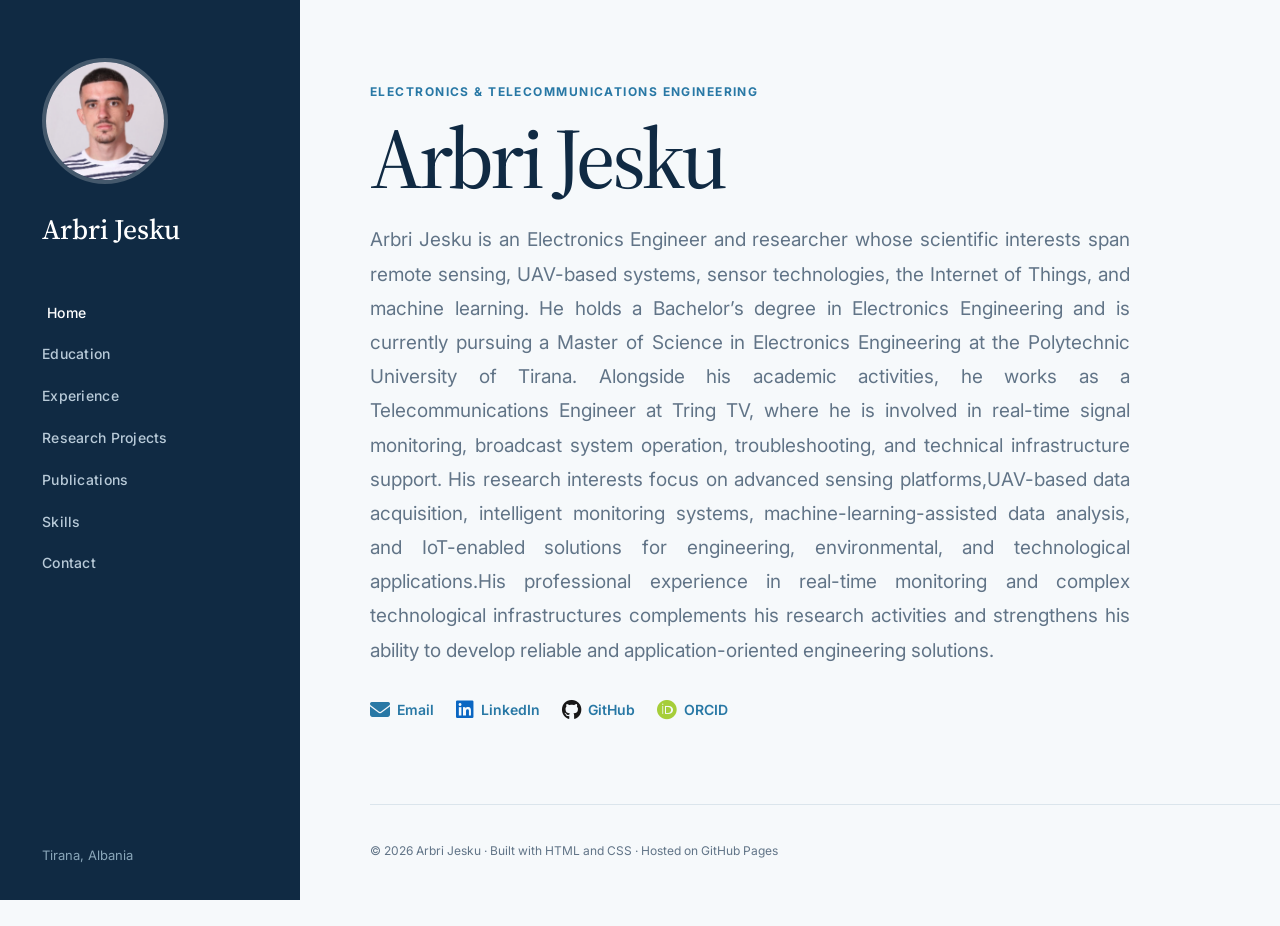
==== commit 63c476b0: "Revise Arbri Jesku's profile description for clarity Updated the description of Arbri Jesku to be mo" ====
--- a/index.html
+++ b/index.html
@@ -10,6 +10,18 @@
   <link href="https://fonts.googleapis.com/css2?family=Inter:wght@400;500;600;700&family=Source+Serif+4:ital,wght@0,500;1,500&display=swap" rel="stylesheet">
   <link rel="stylesheet" href="https://cdnjs.cloudflare.com/ajax/libs/font-awesome/6.7.2/css/all.min.css">
   <link rel="stylesheet" href="style.css">
+  <meta name="application-name" content="Arbri Jesku">
+<meta property="og:site_name" content="Arbri Jesku">
+
+<script type="application/ld+json">
+{
+  "@context": "https://schema.org",
+  "@type": "WebSite",
+  "name": "Arbri Jesku",
+  "alternateName": "Arbri Jesku Portfolio",
+  "url": "https://arbri-jesku.github.io/"
+}
+</script>
 </head>
 <body>
   <div class="page-loader" aria-hidden="true"><span></span></div>
@@ -36,13 +48,12 @@
       <p class="eyebrow">Electronics & Telecommunications Engineering</p>
       <h1>Arbri Jesku</h1>
       <p class="lead">
-        Arbri Jesku is an Electronics Engineer and researcher with a multidisciplinary scientific profile spanning Remote Sensing,
-        UAV-based systems, sensor technologies, the Internet of Things, and Machine Learning. He holds a Bachelor’s degree in Electronics Engineering and is currently
-        pursuing a Master of Science in Electronics Engineering at the Polytechnic University of Tirana. Alongside his academic activities, he works as a Telecommunications Engineer at Tring TV,
-        where he is involved in real-time signal monitoring, broadcast system operation, troubleshooting, and technical infrastructure support. His research interests focus on advanced sensing platforms,
-        UAV-based data acquisition, intelligent monitoring systems, machine-learning-assisted data analysis, and IoT-enabled solutions for engineering, environmental, and technological applications.
-        His professional experience in real-time monitoring and complex technological infrastructures complements his research activities and strengthens his ability to develop reliable and
-        application-oriented engineering solutions.
+        Arbri Jesku is an Electronics Engineer and researcher whose scientific interests span remote sensing, UAV-based systems, sensor technologies, the Internet of Things, and machine learning.
+        He holds a Bachelor’s degree in Electronics Engineering and is currently pursuing a Master of Science in Electronics Engineering at the Polytechnic University of Tirana. Alongside his academic activities, 
+        he works as a Telecommunications Engineer at Tring TV, where he is involved in real-time signal monitoring, broadcast system operation, troubleshooting, and technical infrastructure support.
+        His research interests focus on advanced sensing platforms,UAV-based data acquisition, intelligent monitoring systems, machine-learning-assisted data analysis, and IoT-enabled solutions for engineering,
+        environmental, and technological applications.His professional experience in real-time monitoring and complex technological infrastructures complements his research activities and strengthens his ability 
+        to develop reliable and application-oriented engineering solutions.
       </p>
 
       <div class="quick-links">
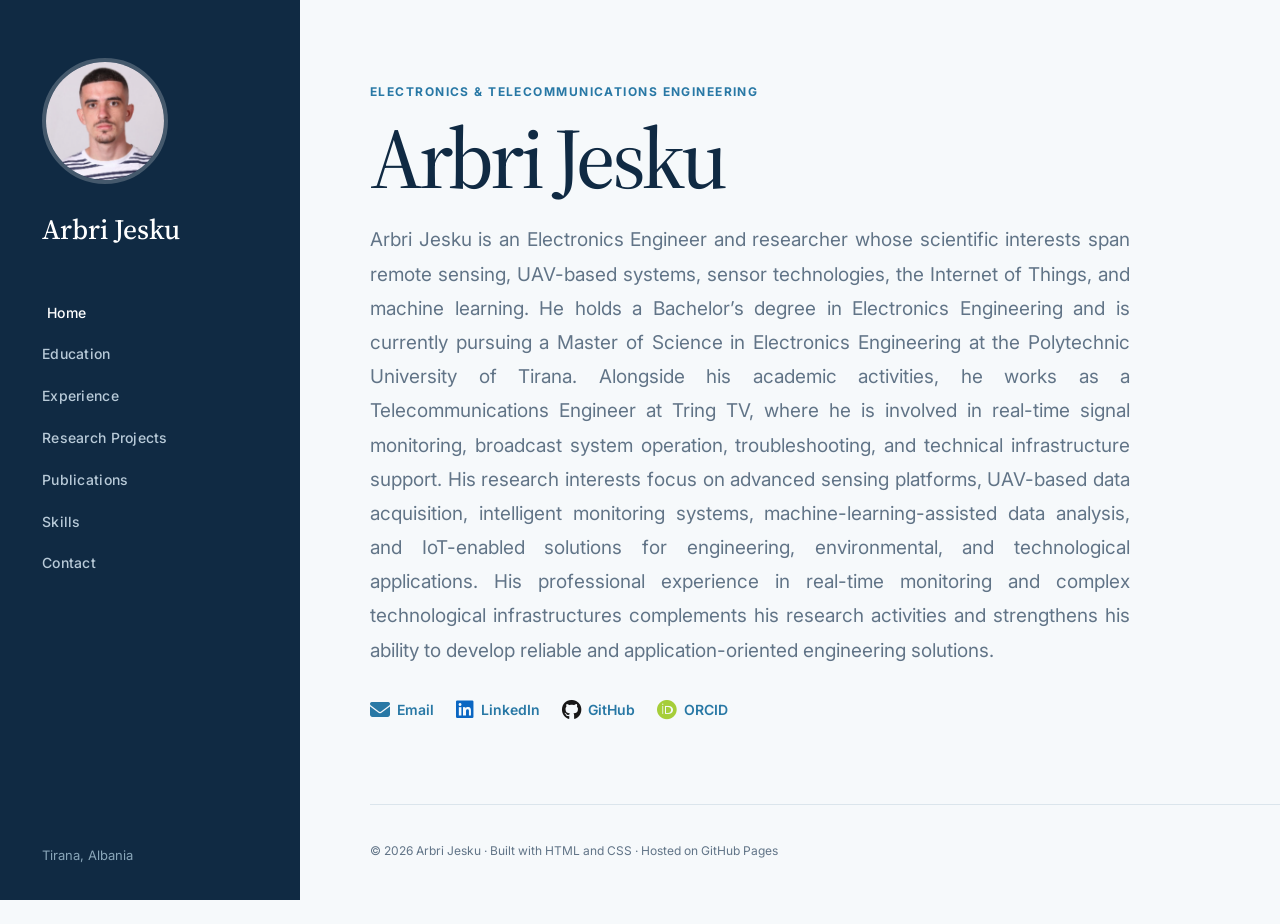
==== commit 35a4eade: "Enhance SEO and structured data in index.html Updated meta tags for SEO and added structured data fo" ====
--- a/index.html
+++ b/index.html
@@ -1,36 +1,116 @@
 <!DOCTYPE html>
 <html lang="en">
+
 <head>
   <meta charset="UTF-8">
-  <meta name="viewport" content="width=device-width, initial-scale=1.0">
-  <meta name="description" content="Personal academic website of Arbri Jesku, Electronics and Telecommunications Engineer.">
+
+  <meta name="viewport"
+        content="width=device-width, initial-scale=1.0">
+
   <title>Arbri Jesku | Electronics Engineer</title>
-  <link rel="preconnect" href="https://fonts.googleapis.com">
-  <link rel="preconnect" href="https://fonts.gstatic.com" crossorigin>
-  <link href="https://fonts.googleapis.com/css2?family=Inter:wght@400;500;600;700&family=Source+Serif+4:ital,wght@0,500;1,500&display=swap" rel="stylesheet">
-  <link rel="stylesheet" href="https://cdnjs.cloudflare.com/ajax/libs/font-awesome/6.7.2/css/all.min.css">
+
+  <!-- Basic SEO -->
+  <meta name="description"
+        content="Personal academic website of Arbri Jesku, Electronics and Telecommunications Engineer.">
+
+  <meta name="author" content="Arbri Jesku">
+
+  <meta name="application-name" content="Arbri Jesku">
+
+  <meta name="robots" content="index, follow">
+
+  <link rel="canonical"
+        href="https://arbri-jesku.github.io/">
+
+  <!-- Social media and website identity -->
+  <meta property="og:site_name" content="Arbri Jesku">
+
+  <meta property="og:title"
+        content="Arbri Jesku | Electronics Engineer">
+
+  <meta property="og:description"
+        content="Personal academic website of Arbri Jesku, Electronics and Telecommunications Engineer.">
+
+  <meta property="og:url"
+        content="https://arbri-jesku.github.io/">
+
+  <meta property="og:type" content="website">
+
+  <meta property="og:image"
+        content="https://arbri-jesku.github.io/profile.png">
+
+  <!-- Structured data for Google -->
+  <script type="application/ld+json">
+  {
+    "@context": "https://schema.org",
+    "@type": "WebSite",
+    "name": "Arbri Jesku",
+    "alternateName": [
+      "Arbri Jesku Portfolio",
+      "Arbri Jesku Academic Website"
+    ],
+    "url": "https://arbri-jesku.github.io/"
+  }
+  </script>
+
+  <!-- Structured data for the personal profile -->
+  <script type="application/ld+json">
+  {
+    "@context": "https://schema.org",
+    "@type": "Person",
+    "name": "Arbri Jesku",
+    "url": "https://arbri-jesku.github.io/",
+    "image": "https://arbri-jesku.github.io/profile.png",
+    "jobTitle": "Electronics and Telecommunications Engineer",
+    "affiliation": {
+      "@type": "CollegeOrUniversity",
+      "name": "Polytechnic University of Tirana"
+    },
+    "sameAs": [
+      "https://www.linkedin.com/in/arbri-jesku",
+      "https://github.com/arbri-jesku",
+      "https://orcid.org/0009-0008-5803-0014"
+    ]
+  }
+  </script>
+
+  <!-- Fonts -->
+  <link rel="preconnect"
+        href="https://fonts.googleapis.com">
+
+  <link rel="preconnect"
+        href="https://fonts.gstatic.com"
+        crossorigin>
+
+  <link href="https://fonts.googleapis.com/css2?family=Inter:wght@400;500;600;700&family=Source+Serif+4:ital,wght@0,500;1,500&display=swap"
+        rel="stylesheet">
+
+  <!-- Icons -->
+  <link rel="stylesheet"
+        href="https://cdnjs.cloudflare.com/ajax/libs/font-awesome/6.7.2/css/all.min.css">
+
+  <!-- Main stylesheet -->
   <link rel="stylesheet" href="style.css">
-  <meta name="application-name" content="Arbri Jesku">
-<meta property="og:site_name" content="Arbri Jesku">
-
-<script type="application/ld+json">
-{
-  "@context": "https://schema.org",
-  "@type": "WebSite",
-  "name": "Arbri Jesku",
-  "alternateName": "Arbri Jesku Portfolio",
-  "url": "https://arbri-jesku.github.io/"
-}
-</script>
 </head>
+
 <body>
-  <div class="page-loader" aria-hidden="true"><span></span></div>
+
+  <div class="page-loader" aria-hidden="true">
+    <span></span>
+  </div>
 
   <aside class="sidebar">
-    <a class="profile" href="index.html" aria-label="Go to home">
-      <img src="profile.png" alt="Portrait of Arbri Jesku">
+
+    <a class="profile"
+       href="index.html"
+       aria-label="Go to home">
+
+      <img src="profile.png"
+           alt="Portrait of Arbri Jesku">
+
       <span>Arbri Jesku</span>
     </a>
+
     <nav aria-label="Main navigation">
       <a class="active" href="index.html">Home</a>
       <a href="education.html">Education</a>
@@ -40,42 +120,92 @@
       <a href="skills.html">Skills</a>
       <a href="contact.html">Contact</a>
     </nav>
+
     <p class="sidebar-note">Tirana, Albania</p>
+
   </aside>
 
   <main class="page-content">
+
     <section class="hero">
-      <p class="eyebrow">Electronics & Telecommunications Engineering</p>
+
+      <p class="eyebrow">
+        Electronics &amp; Telecommunications Engineering
+      </p>
+
       <h1>Arbri Jesku</h1>
+
       <p class="lead">
-        Arbri Jesku is an Electronics Engineer and researcher whose scientific interests span remote sensing, UAV-based systems, sensor technologies, the Internet of Things, and machine learning.
-        He holds a Bachelor’s degree in Electronics Engineering and is currently pursuing a Master of Science in Electronics Engineering at the Polytechnic University of Tirana. Alongside his academic activities, 
-        he works as a Telecommunications Engineer at Tring TV, where he is involved in real-time signal monitoring, broadcast system operation, troubleshooting, and technical infrastructure support.
-        His research interests focus on advanced sensing platforms,UAV-based data acquisition, intelligent monitoring systems, machine-learning-assisted data analysis, and IoT-enabled solutions for engineering,
-        environmental, and technological applications.His professional experience in real-time monitoring and complex technological infrastructures complements his research activities and strengthens his ability 
-        to develop reliable and application-oriented engineering solutions.
+        Arbri Jesku is an Electronics Engineer and researcher whose scientific
+        interests span remote sensing, UAV-based systems, sensor technologies,
+        the Internet of Things, and machine learning. He holds a Bachelor’s
+        degree in Electronics Engineering and is currently pursuing a Master of
+        Science in Electronics Engineering at the Polytechnic University of
+        Tirana. Alongside his academic activities, he works as a
+        Telecommunications Engineer at Tring TV, where he is involved in
+        real-time signal monitoring, broadcast system operation,
+        troubleshooting, and technical infrastructure support. His research
+        interests focus on advanced sensing platforms, UAV-based data
+        acquisition, intelligent monitoring systems, machine-learning-assisted
+        data analysis, and IoT-enabled solutions for engineering,
+        environmental, and technological applications. His professional
+        experience in real-time monitoring and complex technological
+        infrastructures complements his research activities and strengthens
+        his ability to develop reliable and application-oriented engineering
+        solutions.
       </p>
 
       <div class="quick-links">
+
         <a href="mailto:arbri.jesku@fti.edu.al">
-          <i class="fa-solid fa-envelope"></i><span>Email</span>
-        </a>
-        <a href="https://www.linkedin.com/in/arbri-jesku" target="_blank" rel="noopener noreferrer">
-          <i class="fa-brands fa-linkedin"></i><span>LinkedIn</span>
-        </a>
-        <a href="https://github.com/arbri-jesku" target="_blank" rel="noopener noreferrer">
-          <i class="fa-brands fa-github"></i><span>GitHub</span>
-        </a>
-        <a href="https://orcid.org/0009-0008-5803-0014" target="_blank" rel="noopener noreferrer">
-          <i class="fa-brands fa-orcid"></i><span>ORCID</span>
-        </a>
+          <i class="fa-solid fa-envelope"
+             aria-hidden="true"></i>
+          <span>Email</span>
+        </a>
+
+        <a href="https://www.linkedin.com/in/arbri-jesku"
+           target="_blank"
+           rel="noopener noreferrer">
+
+          <i class="fa-brands fa-linkedin"
+             aria-hidden="true"></i>
+
+          <span>LinkedIn</span>
+        </a>
+
+        <a href="https://github.com/arbri-jesku"
+           target="_blank"
+           rel="noopener noreferrer">
+
+          <i class="fa-brands fa-github"
+             aria-hidden="true"></i>
+
+          <span>GitHub</span>
+        </a>
+
+        <a href="https://orcid.org/0009-0008-5803-0014"
+           target="_blank"
+           rel="noopener noreferrer">
+
+          <i class="fa-brands fa-orcid"
+             aria-hidden="true"></i>
+
+          <span>ORCID</span>
+        </a>
+
       </div>
+
     </section>
 
     <footer>
-      <p>© 2026 Arbri Jesku · Built with HTML and CSS · Hosted on GitHub Pages</p>
+      <p>
+        © 2026 Arbri Jesku · Built with HTML and CSS · Hosted on GitHub Pages
+      </p>
     </footer>
+
   </main>
+
   <script src="script.js"></script>
+
 </body>
 </html>
